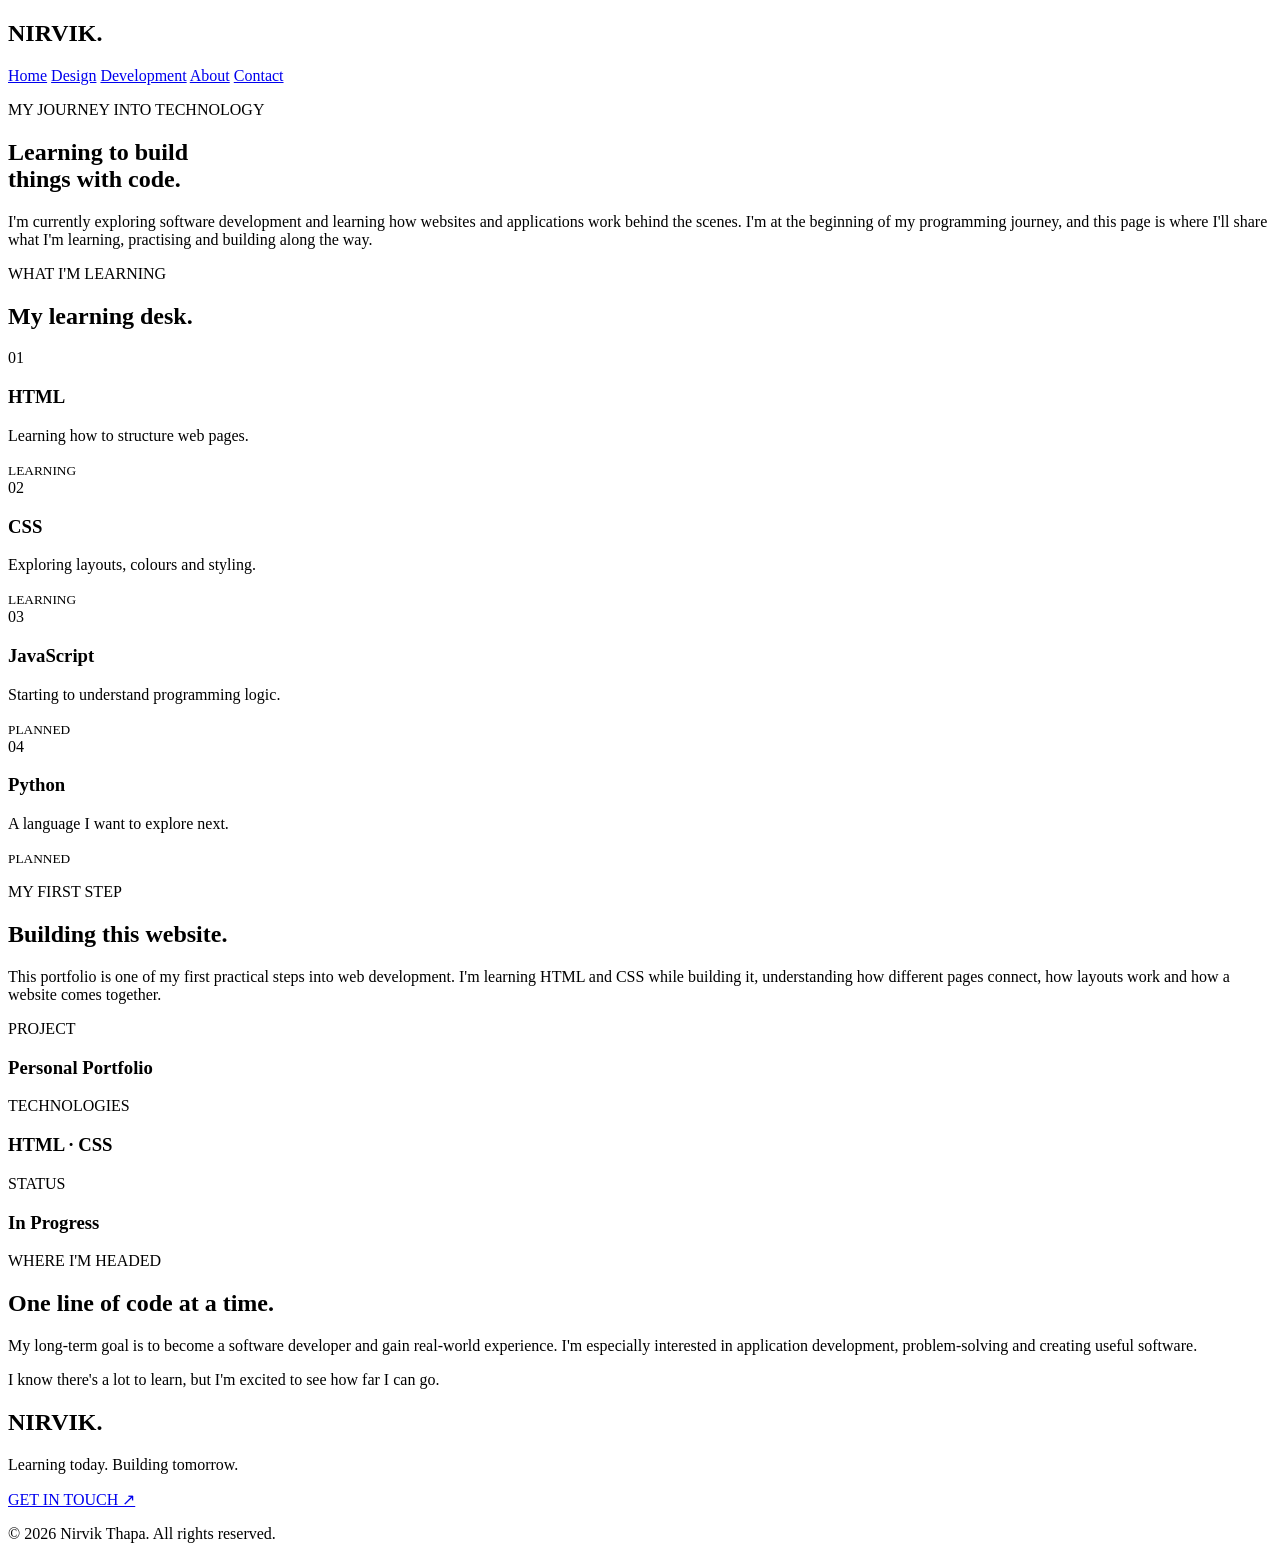
==== development.html @ eed959ab "Add files via upload" ====
<!DOCTYPE html>
<html lang="en">

<head>
    <meta charset="UTF-8">
    <meta name="viewport" content="width=device-width, initial-scale=1.0">

    <title>Development | Nirvik Thapa</title>

    <meta name="description"
        content="Follow Nirvik Thapa's journey into programming and software development.">

    <link rel="stylesheet" href="css/style.css">
</head>

<body>

    <!-- NAVIGATION -->

    <header>
        <h2>NIRVIK.</h2>

        <nav>
            <a href="index.html">Home</a>
            <a href="design.html">Design</a>
            <a href="development.html">Development</a>
            <a href="about.html">About</a>
            <a href="contact.html">Contact</a>
        </nav>
    </header>


    <main class="dev-page">

        <!-- INTRODUCTION -->

        <section class="dev-hero">

            <p class="section-label">MY JOURNEY INTO TECHNOLOGY</p>

            <h1>
                Learning to build<br>
                things with <span>code.</span>
            </h1>

            <p class="dev-intro">
                I'm currently exploring software development
                and learning how websites and applications
                work behind the scenes.

                I'm at the beginning of my programming journey,
                and this page is where I'll share what I'm
                learning, practising and building along the way.
            </p>

        </section>


        <!-- CURRENT LEARNING -->

        <section class="dev-learning">

            <p class="section-label">WHAT I'M LEARNING</p>

            <h2>My learning desk.</h2>

            <div class="tech-list">

                <div class="tech-item">
                    <span>01</span>
                    <div>
                        <h3>HTML</h3>
                        <p>Learning how to structure web pages.</p>
                    </div>
                    <small>LEARNING</small>
                </div>

                <div class="tech-item">
                    <span>02</span>
                    <div>
                        <h3>CSS</h3>
                        <p>Exploring layouts, colours and styling.</p>
                    </div>
                    <small>LEARNING</small>
                </div>

                <div class="tech-item">
                    <span>03</span>
                    <div>
                        <h3>JavaScript</h3>
                        <p>Starting to understand programming logic.</p>
                    </div>
                    <small>PLANNED</small>
                </div>

                <div class="tech-item">
                    <span>04</span>
                    <div>
                        <h3>Python</h3>
                        <p>A language I want to explore next.</p>
                    </div>
                    <small>PLANNED</small>
                </div>

            </div>

        </section>


        <!-- MY FIRST PROJECT -->

        <section class="dev-project">

            <p class="section-label">MY FIRST STEP</p>

            <h2>Building this website.</h2>

            <p>
                This portfolio is one of my first practical
                steps into web development.

                I'm learning HTML and CSS while building it,
                understanding how different pages connect,
                how layouts work and how a website comes
                together.
            </p>

            <div class="project-details">

                <div>
                    <span>PROJECT</span>
                    <h3>Personal Portfolio</h3>
                </div>

                <div>
                    <span>TECHNOLOGIES</span>
                    <h3>HTML · CSS</h3>
                </div>

                <div>
                    <span>STATUS</span>
                    <h3>In Progress</h3>
                </div>

            </div>

        </section>


        <!-- MY GOAL -->

        <section class="dev-goal">

            <p class="section-label">WHERE I'M HEADED</p>

            <h2>One line of code at a time.</h2>

            <p>
                My long-term goal is to become a software
                developer and gain real-world experience.

                I'm especially interested in application
                development, problem-solving and creating
                useful software.
            </p>

            <p>
                I know there's a lot to learn, but I'm
                excited to see how far I can go.
            </p>

        </section>

    </main>


    <!-- FOOTER -->

    <footer>

        <h2>NIRVIK.</h2>

        <p>Learning today. Building tomorrow.</p>

        <a href="contact.html">GET IN TOUCH ↗</a>

        <p>© 2026 Nirvik Thapa. All rights reserved.</p>

    </footer>

</body>
</html>
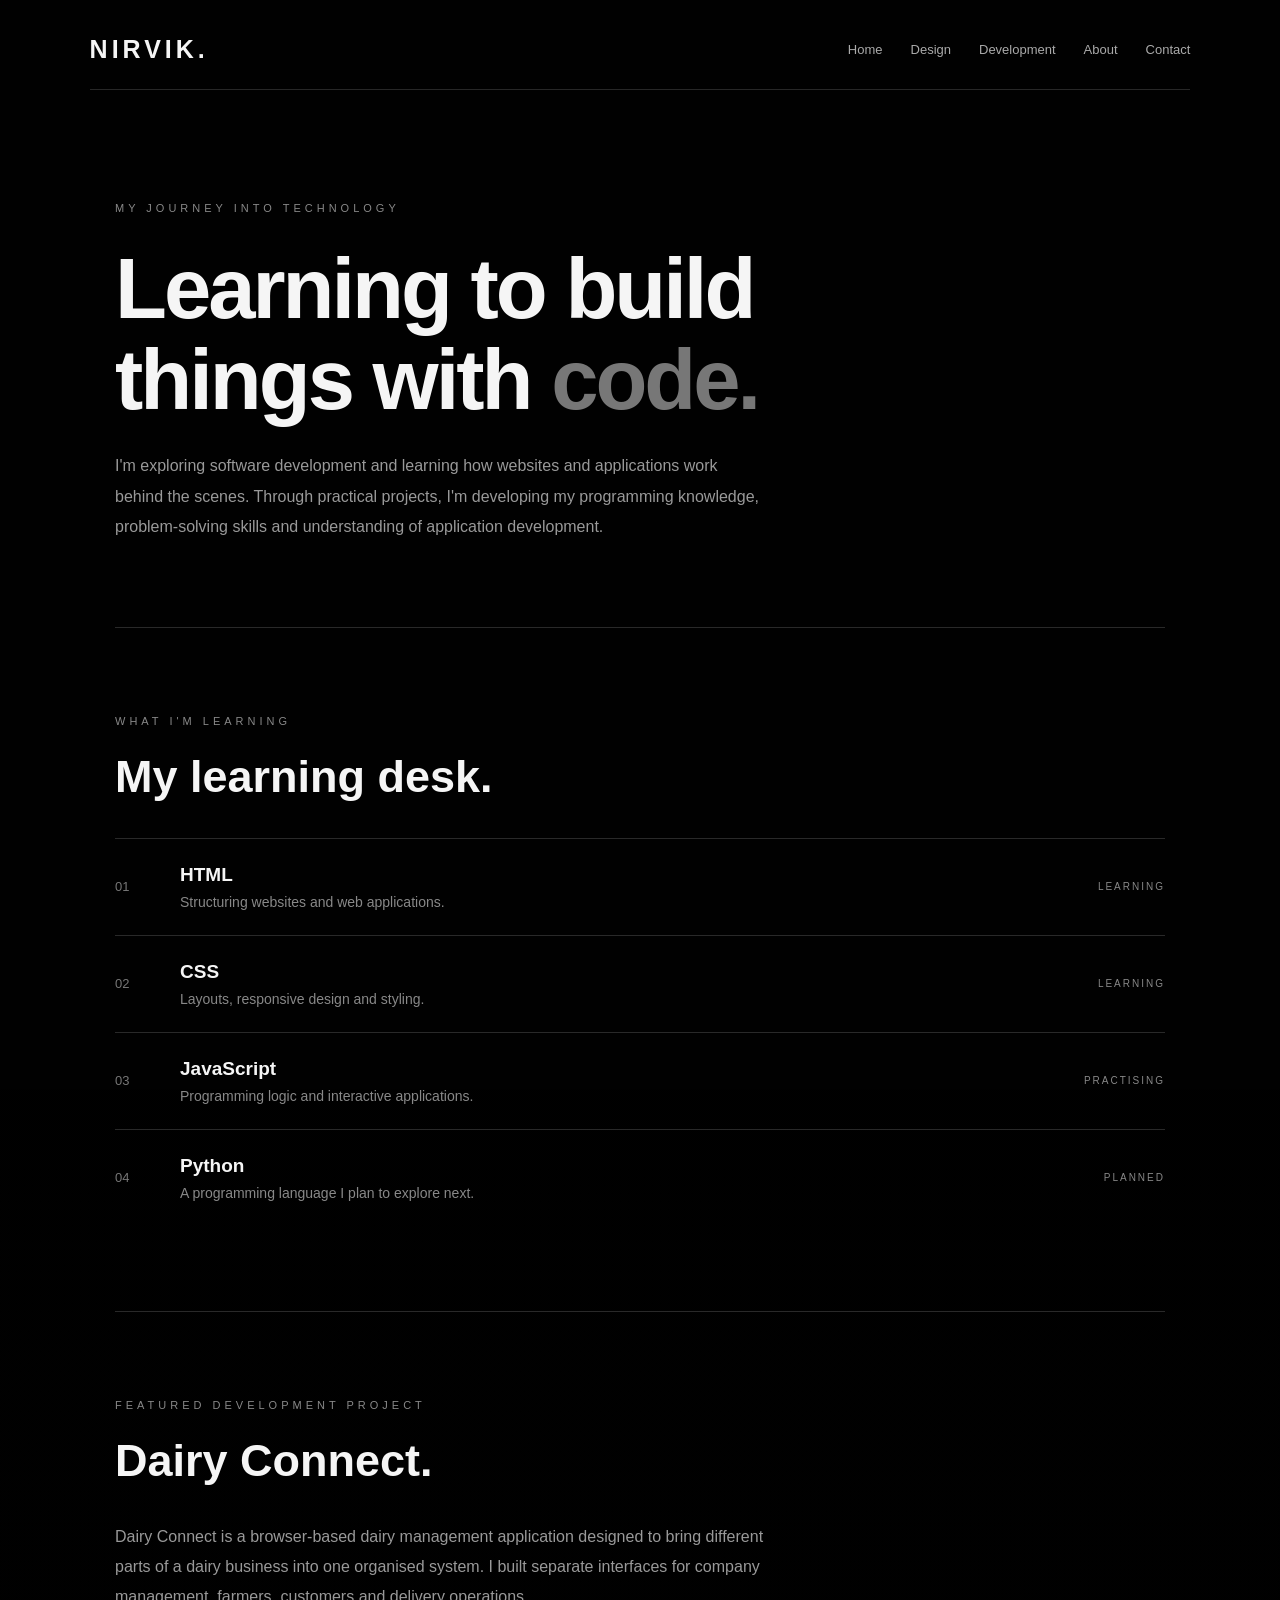
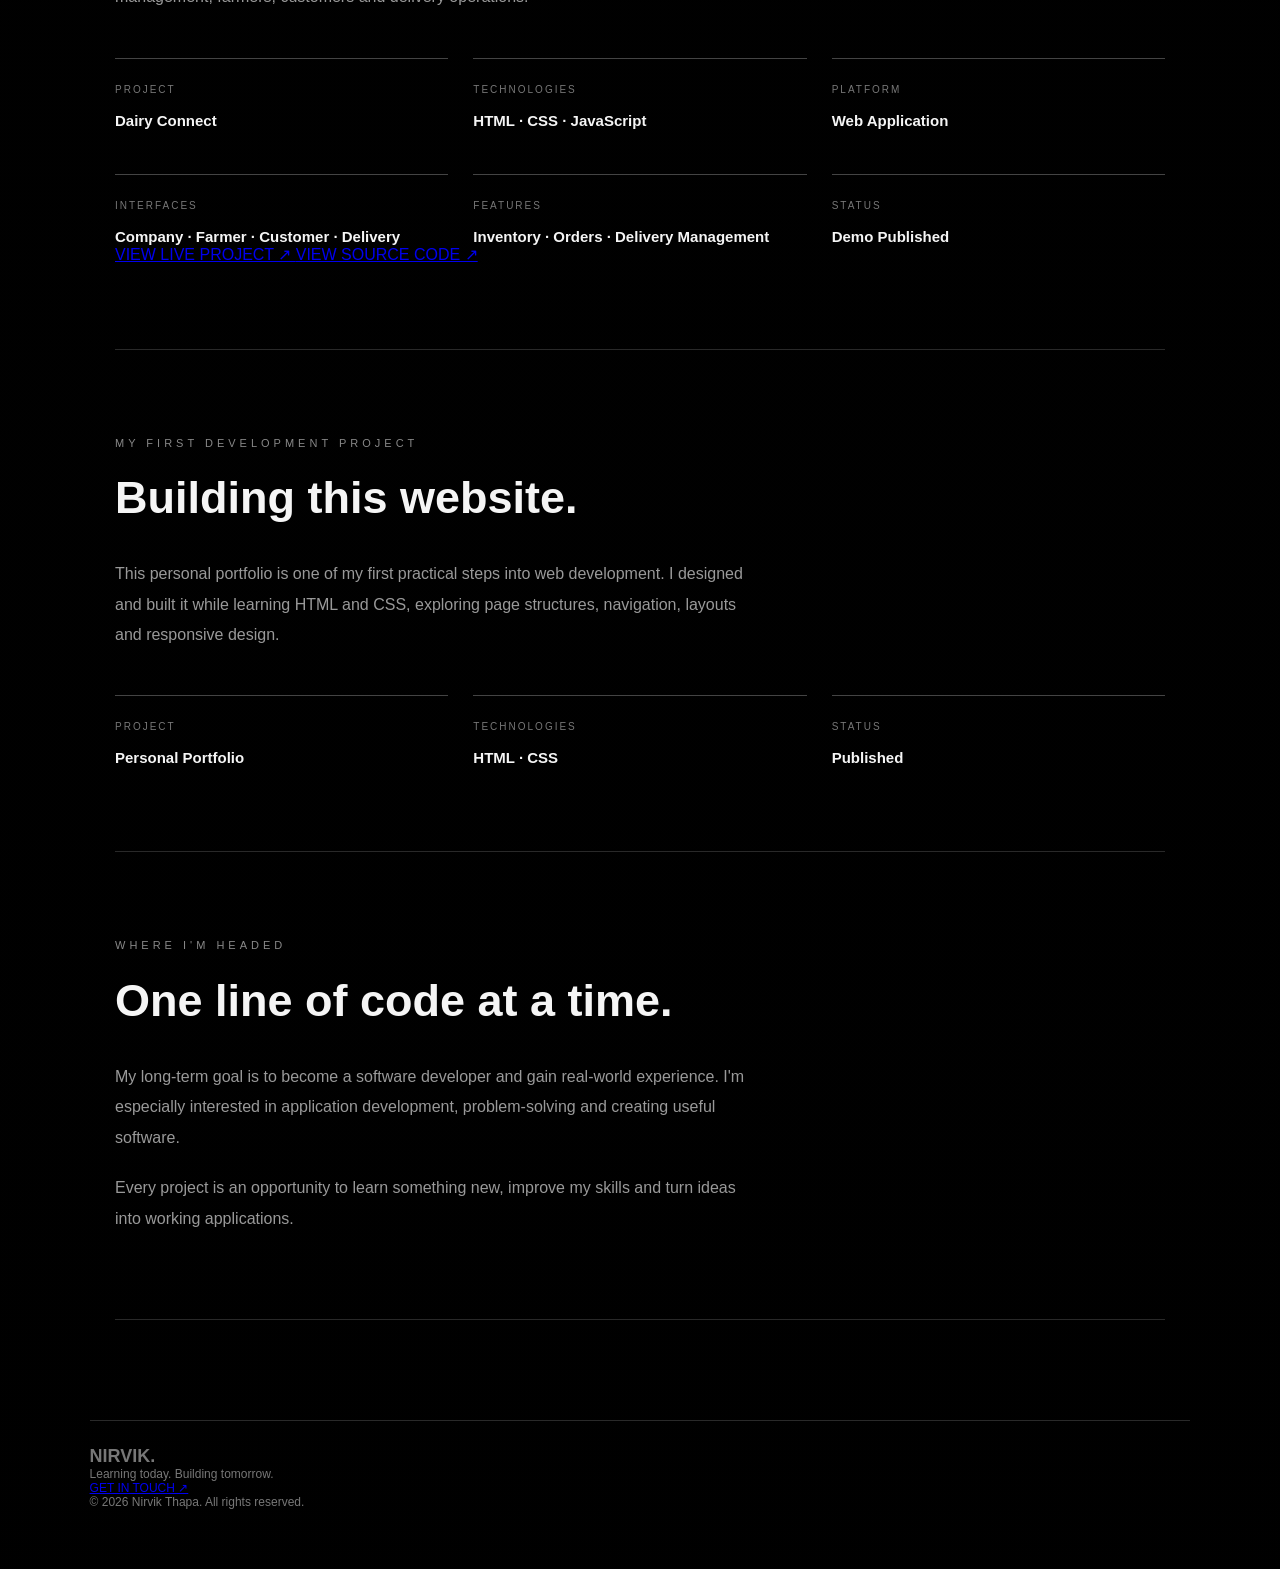
==== commit c399b72b: "Update development.html" ====
--- a/development.html
+++ b/development.html
@@ -9,7 +9,7 @@
     <title>Development | Nirvik Thapa</title>
 
     <meta name="description"
-        content="Follow Nirvik Thapa's journey into programming and software development.">
+        content="Explore Nirvik Thapa's software development journey and projects, including Dairy Connect.">
 
     <link rel="stylesheet" href="css/style.css">
 </head>
@@ -45,13 +45,12 @@
             </h1>
 
             <p class="dev-intro">
-                I'm currently exploring software development
-                and learning how websites and applications
-                work behind the scenes.
-
-                I'm at the beginning of my programming journey,
-                and this page is where I'll share what I'm
-                learning, practising and building along the way.
+                I'm exploring software development and learning
+                how websites and applications work behind the scenes.
+
+                Through practical projects, I'm developing my
+                programming knowledge, problem-solving skills
+                and understanding of application development.
             </p>
 
         </section>
@@ -71,7 +70,7 @@
                     <span>01</span>
                     <div>
                         <h3>HTML</h3>
-                        <p>Learning how to structure web pages.</p>
+                        <p>Structuring websites and web applications.</p>
                     </div>
                     <small>LEARNING</small>
                 </div>
@@ -80,7 +79,7 @@
                     <span>02</span>
                     <div>
                         <h3>CSS</h3>
-                        <p>Exploring layouts, colours and styling.</p>
+                        <p>Layouts, responsive design and styling.</p>
                     </div>
                     <small>LEARNING</small>
                 </div>
@@ -89,41 +88,114 @@
                     <span>03</span>
                     <div>
                         <h3>JavaScript</h3>
-                        <p>Starting to understand programming logic.</p>
+                        <p>Programming logic and interactive applications.</p>
+                    </div>
+                    <small>PRACTISING</small>
+                </div>
+
+                <div class="tech-item">
+                    <span>04</span>
+                    <div>
+                        <h3>Python</h3>
+                        <p>A programming language I plan to explore next.</p>
                     </div>
                     <small>PLANNED</small>
                 </div>
 
-                <div class="tech-item">
-                    <span>04</span>
-                    <div>
-                        <h3>Python</h3>
-                        <p>A language I want to explore next.</p>
-                    </div>
-                    <small>PLANNED</small>
-                </div>
-
-            </div>
-
-        </section>
-
-
-        <!-- MY FIRST PROJECT -->
+            </div>
+
+        </section>
+
+
+        <!-- FEATURED PROJECT: DAIRY CONNECT -->
 
         <section class="dev-project">
 
-            <p class="section-label">MY FIRST STEP</p>
+            <p class="section-label">FEATURED DEVELOPMENT PROJECT</p>
+
+            <h2>Dairy Connect.</h2>
+
+            <p>
+                Dairy Connect is a browser-based dairy management
+                application designed to bring different parts of
+                a dairy business into one organised system.
+
+                I built separate interfaces for company management,
+                farmers, customers and delivery operations.
+            </p>
+
+            <div class="project-details">
+
+                <div>
+                    <span>PROJECT</span>
+                    <h3>Dairy Connect</h3>
+                </div>
+
+                <div>
+                    <span>TECHNOLOGIES</span>
+                    <h3>HTML · CSS · JavaScript</h3>
+                </div>
+
+                <div>
+                    <span>PLATFORM</span>
+                    <h3>Web Application</h3>
+                </div>
+
+            </div>
+
+            <div class="project-details">
+
+                <div>
+                    <span>INTERFACES</span>
+                    <h3>Company · Farmer · Customer · Delivery</h3>
+                </div>
+
+                <div>
+                    <span>FEATURES</span>
+                    <h3>Inventory · Orders · Delivery Management</h3>
+                </div>
+
+                <div>
+                    <span>STATUS</span>
+                    <h3>Demo Published</h3>
+                </div>
+
+            </div>
+
+            <div class="project-actions">
+
+                <a href="https://nirvikthapaoffical-dev.github.io/dairy-connect/"
+                   target="_blank"
+                   rel="noopener noreferrer">
+                    VIEW LIVE PROJECT ↗
+                </a>
+
+                <a href="https://github.com/nirvikthapaoffical-dev/dairy-connect"
+                   target="_blank"
+                   rel="noopener noreferrer">
+                    VIEW SOURCE CODE ↗
+                </a>
+
+            </div>
+
+        </section>
+
+
+        <!-- PERSONAL PORTFOLIO PROJECT -->
+
+        <section class="dev-project">
+
+            <p class="section-label">MY FIRST DEVELOPMENT PROJECT</p>
 
             <h2>Building this website.</h2>
 
             <p>
-                This portfolio is one of my first practical
+                This personal portfolio is one of my first practical
                 steps into web development.
 
-                I'm learning HTML and CSS while building it,
-                understanding how different pages connect,
-                how layouts work and how a website comes
-                together.
+                I designed and built it while learning HTML and CSS,
+                exploring page structures, navigation, layouts
+                and responsive design.
             </p>
 
             <div class="project-details">
@@ -140,7 +212,7 @@
 
                 <div>
                     <span>STATUS</span>
-                    <h3>In Progress</h3>
+                    <h3>Published</h3>
                 </div>
 
             </div>
@@ -166,8 +238,9 @@
             </p>
 
             <p>
-                I know there's a lot to learn, but I'm
-                excited to see how far I can go.
+                Every project is an opportunity to learn
+                something new, improve my skills and turn
+                ideas into working applications.
             </p>
 
         </section>
--- a/css/style.css
+++ b/css/style.css
@@ -0,0 +1,857 @@
+
+/* =========================================
+   NIRVIK THAPA — CREATIVE PORTFOLIO
+   Premium black & white visual identity
+========================================= */
+
+/* RESET */
+
+* {
+    margin: 0;
+    padding: 0;
+    box-sizing: border-box;
+}
+
+html {
+    scroll-behavior: smooth;
+}
+
+body {
+    min-height: 100vh;
+    overflow-x: hidden;
+
+    background:
+        linear-gradient(
+            rgba(0, 0, 0, 0.88),
+            rgba(0, 0, 0, 0.94)
+        ),
+        url("https://images.unsplash.com/photo-1519681393784-d120267933ba")
+        center / cover fixed no-repeat;
+
+    background-color: #050505;
+    color: #f5f5f5;
+    font-family: Arial, Helvetica, sans-serif;
+    padding: 35px 7%;
+}
+
+img {
+    max-width: 100%;
+}
+
+a {
+    -webkit-tap-highlight-color: transparent;
+}
+
+/* SHARED SECTION LABEL */
+
+.section-label {
+    color: #888;
+    font-size: 11px;
+    letter-spacing: 4px;
+    line-height: 1.6;
+}
+
+/* =========================================
+   NAVIGATION
+========================================= */
+
+header {
+    display: flex;
+    justify-content: space-between;
+    align-items: center;
+    gap: 25px;
+
+    padding-bottom: 25px;
+    border-bottom: 1px solid rgba(255,255,255,0.15);
+}
+
+header h2 {
+    font-size: 25px;
+    letter-spacing: 4px;
+    white-space: nowrap;
+}
+
+nav {
+    display: flex;
+    align-items: center;
+    justify-content: flex-end;
+    gap: 28px;
+    flex-wrap: wrap;
+}
+
+nav a {
+    color: #aaa;
+    text-decoration: none;
+    font-size: 13px;
+    transition: color 0.3s ease;
+}
+
+nav a:hover,
+nav a:focus-visible {
+    color: white;
+}
+
+/* =========================================
+   HOMEPAGE
+========================================= */
+
+.hero {
+    max-width: none;
+    margin-top: 100px;
+}
+
+.hero-layout {
+    display: grid;
+    grid-template-columns: 1.2fr 0.8fr;
+    align-items: center;
+    gap: 60px;
+}
+
+.hero-copy {
+    min-width: 0;
+}
+
+.hero-copy > p:first-child {
+    color: #aaa;
+    letter-spacing: 5px;
+    font-size: 12px;
+    margin-bottom: 25px;
+}
+
+.hero-copy h1 {
+    font-size: clamp(45px, 6vw, 78px);
+    line-height: 1.08;
+    letter-spacing: -3px;
+    margin-bottom: 28px;
+}
+
+.hero-copy h1 span {
+    color: #888;
+}
+
+.hero-copy .intro {
+    color: #aaa;
+    font-size: 16px;
+    line-height: 1.9;
+    max-width: 520px;
+    margin-bottom: 30px;
+}
+
+.hero-copy .hero-button {
+    display: inline-block;
+    padding: 15px 25px;
+
+    border: 1px solid #777;
+    color: white;
+    text-decoration: none;
+
+    font-size: 11px;
+    letter-spacing: 2px;
+
+    transition: 0.3s ease;
+}
+
+.hero-copy .hero-button:hover {
+    background: white;
+    color: black;
+    border-color: white;
+}
+
+/* HOMEPAGE PORTRAIT */
+
+.hero-portrait {
+    display: flex;
+    flex-direction: column;
+    align-items: center;
+    gap: 22px;
+    min-width: 0;
+}
+
+.portrait-circle {
+    width: min(360px, 80vw);
+    aspect-ratio: 1 / 1;
+    border-radius: 50%;
+    overflow: hidden;
+    border: 2px solid rgba(255,255,255,0.55);
+
+    box-shadow:
+        0 0 25px rgba(255,255,255,0.12),
+        0 0 70px rgba(255,255,255,0.07);
+
+    transition: box-shadow 0.5s ease;
+}
+
+.portrait-circle img {
+    width: 100%;
+    height: 100%;
+    display: block;
+
+    object-fit: cover;
+    object-position: center 28%;
+
+    filter: grayscale(100%);
+    transition: transform 0.7s ease, filter 0.7s ease;
+}
+
+.portrait-circle:hover {
+    box-shadow:
+        0 0 30px rgba(255,255,255,0.4),
+        0 0 90px rgba(255,255,255,0.16);
+}
+
+.portrait-circle:hover img {
+    transform: scale(1.17);
+    filter: grayscale(0%);
+}
+
+.hero-portrait > span {
+    color: #888;
+    font-size: 10px;
+    letter-spacing: 4px;
+    text-align: center;
+}
+
+/* HOMEPAGE BOTTOM LINE */
+
+.hero-bottom {
+    margin-top: 100px;
+    padding-top: 25px;
+
+    border-top: 1px solid #292929;
+
+    display: flex;
+    justify-content: space-between;
+    gap: 20px;
+
+    color: #777;
+    font-size: 11px;
+    letter-spacing: 2px;
+}
+
+/* =========================================
+   DESIGN PAGE — PROJECT GALLERY
+========================================= */
+
+.projects {
+    display: grid;
+    grid-template-columns: repeat(2, minmax(0, 1fr));
+    gap: 40px;
+    margin-top: 80px;
+}
+
+.project-card {
+    min-width: 0;
+    overflow: hidden;
+    cursor: pointer;
+
+    background: #111;
+    border: 1px solid #222;
+
+    transition:
+        box-shadow 0.4s ease,
+        transform 0.4s ease;
+}
+
+.project-card img {
+    width: 100%;
+    height: 350px;
+    display: block;
+
+    object-fit: cover;
+
+    filter: brightness(0.8);
+
+    transition:
+        transform 0.7s ease,
+        filter 0.7s ease;
+}
+
+.project-card:hover {
+    box-shadow: 0 0 30px rgba(255,255,255,0.15);
+    transform: translateY(-5px);
+}
+
+.project-card:hover img {
+    transform: scale(1.08);
+    filter: brightness(1.1);
+}
+
+.project-card h2 {
+    font-size: 19px;
+    margin: 18px;
+}
+
+.project-card p {
+    color: #999;
+    margin: 0 18px 20px;
+    font-size: 13px;
+}
+
+/* OTHER PAGE HEADINGS */
+
+.page-title {
+    margin-top: 90px;
+    font-size: clamp(42px, 6vw, 70px);
+    letter-spacing: -2px;
+}
+
+.page-description {
+    color: #999;
+    line-height: 1.8;
+    max-width: 600px;
+    margin-top: 20px;
+}
+
+/* =========================================
+   ABOUT PAGE
+========================================= */
+
+.about-page {
+    max-width: 1050px;
+    margin: auto;
+}
+
+.about-hero {
+    padding: 110px 0 80px;
+    border-bottom: 1px solid #292929;
+}
+
+.about-hero h1 {
+    font-size: clamp(48px, 7vw, 85px);
+    line-height: 1.08;
+    letter-spacing: -3px;
+    margin: 25px 0;
+}
+
+.about-hero h1 span {
+    color: #777;
+}
+
+.about-lead {
+    max-width: 600px;
+    color: #aaa;
+    font-size: 18px;
+    line-height: 1.9;
+}
+
+.about-story {
+    display: grid;
+    grid-template-columns: 1fr 1.2fr;
+    gap: 70px;
+
+    padding: 90px 0;
+    border-bottom: 1px solid #292929;
+}
+
+.about-story h2,
+.about-education h2,
+.about-interests h2,
+.about-future h2 {
+    font-size: clamp(28px, 4vw, 42px);
+    margin: 20px 0;
+}
+
+.about-story p,
+.about-future > p:last-child {
+    color: #999;
+    line-height: 1.9;
+    margin-bottom: 20px;
+}
+
+.about-education,
+.about-interests,
+.about-future {
+    padding: 80px 0;
+    border-bottom: 1px solid #292929;
+}
+
+.education-item {
+    display: flex;
+    gap: 45px;
+    padding: 25px 0;
+    border-top: 1px solid #292929;
+}
+
+.education-item > span {
+    color: #777;
+    min-width: 55px;
+}
+
+.education-item h3 {
+    font-size: 18px;
+    margin-bottom: 10px;
+}
+
+.education-item p {
+    color: #888;
+    font-size: 14px;
+}
+
+.interest-list {
+    display: flex;
+    flex-wrap: wrap;
+    gap: 12px;
+    margin-top: 30px;
+}
+
+.interest-list span {
+    padding: 14px 20px;
+    border: 1px solid #333;
+    color: #bbb;
+    font-size: 13px;
+    transition: 0.3s ease;
+}
+
+.interest-list span:hover {
+    background: white;
+    color: black;
+    border-color: white;
+}
+
+.about-future > p:last-child {
+    max-width: 650px;
+}
+
+/* =========================================
+   DEVELOPMENT PAGE
+========================================= */
+
+.dev-page {
+    max-width: 1050px;
+    margin: auto;
+}
+
+.dev-hero {
+    padding: 110px 0 85px;
+    border-bottom: 1px solid #292929;
+}
+
+.dev-hero h1 {
+    font-size: clamp(48px, 7vw, 85px);
+    line-height: 1.08;
+    letter-spacing: -3px;
+    margin: 25px 0;
+}
+
+.dev-hero h1 span {
+    color: #777;
+}
+
+.dev-intro,
+.dev-project > p:not(.section-label),
+.dev-goal > p:not(.section-label) {
+    max-width: 650px;
+    color: #999;
+    line-height: 1.9;
+    margin-top: 20px;
+}
+
+.dev-learning,
+.dev-project,
+.dev-goal {
+    padding: 85px 0;
+    border-bottom: 1px solid #292929;
+}
+
+.dev-learning h2,
+.dev-project h2,
+.dev-goal h2 {
+    font-size: clamp(30px, 4vw, 45px);
+    margin: 20px 0 35px;
+}
+
+.tech-list {
+    margin-top: 35px;
+}
+
+.tech-item {
+    display: grid;
+    grid-template-columns: 45px 1fr auto;
+    align-items: center;
+    gap: 20px;
+
+    padding: 25px 0;
+    border-top: 1px solid #292929;
+
+    transition: padding 0.3s ease;
+}
+
+.tech-item:hover {
+    padding-left: 12px;
+}
+
+.tech-item > span {
+    color: #777;
+    font-size: 13px;
+}
+
+.tech-item h3 {
+    font-size: 19px;
+    margin-bottom: 8px;
+}
+
+.tech-item p {
+    color: #888;
+    font-size: 14px;
+}
+
+.tech-item small {
+    color: #888;
+    font-size: 10px;
+    letter-spacing: 2px;
+}
+
+.project-details {
+    display: grid;
+    grid-template-columns: repeat(3, 1fr);
+    gap: 25px;
+    margin-top: 45px;
+}
+
+.project-details > div {
+    padding-top: 20px;
+    border-top: 1px solid #444;
+}
+
+.project-details span {
+    color: #777;
+    font-size: 10px;
+    letter-spacing: 2px;
+}
+
+.project-details h3 {
+    font-size: 15px;
+    margin-top: 15px;
+}
+
+/* =========================================
+   CONTACT PAGE
+========================================= */
+
+.contact-page {
+    max-width: 1050px;
+    margin: auto;
+}
+
+.contact-hero {
+    padding: 120px 0 90px;
+    border-bottom: 1px solid #292929;
+}
+
+.contact-hero h1 {
+    font-size: clamp(48px, 7vw, 88px);
+    line-height: 1.08;
+    letter-spacing: -3px;
+    margin: 25px 0;
+}
+
+.contact-hero h1 span {
+    color: #777;
+}
+
+.contact-intro {
+    max-width: 550px;
+    color: #999;
+    font-size: 17px;
+    line-height: 1.9;
+    margin-top: 25px;
+}
+
+.contact-details {
+    display: grid;
+    grid-template-columns: 1fr 1fr;
+    gap: 60px;
+
+    padding: 75px 0;
+    border-bottom: 1px solid #292929;
+}
+
+.contact-email,
+.contact-social {
+    display: flex;
+    flex-direction: column;
+    gap: 22px;
+    min-width: 0;
+}
+
+.contact-details a {
+    color: #eee;
+    font-size: clamp(15px, 2vw, 20px);
+    text-decoration: none;
+    overflow-wrap: anywhere;
+    width: fit-content;
+
+    transition: color 0.3s ease;
+}
+
+.contact-details a:hover {
+    color: #888;
+}
+
+.contact-closing {
+    padding: 90px 0;
+    border-bottom: 1px solid #292929;
+}
+
+.contact-closing h2 {
+    font-size: clamp(30px, 4vw, 45px);
+    letter-spacing: -1px;
+    margin-bottom: 18px;
+}
+
+.contact-closing p {
+    color: #888;
+    line-height: 1.8;
+}
+
+/* =========================================
+   FOOTER
+========================================= */
+
+footer {
+    margin-top: 100px;
+    padding: 25px 0;
+    border-top: 1px solid #292929;
+    color: #777;
+    font-size: 12px;
+}
+
+.site-footer {
+    max-width: 1050px;
+    margin: auto;
+    padding: 45px 0;
+}
+
+.site-footer h2 {
+    font-size: 22px;
+    letter-spacing: 3px;
+}
+
+.site-footer p {
+    color: #777;
+    font-size: 12px;
+    margin-top: 15px;
+}
+
+/* =========================================
+   TABLET RESPONSIVE
+========================================= */
+
+@media (max-width: 900px) {
+
+    body {
+        padding: 30px 5%;
+    }
+
+    .hero-layout {
+        gap: 35px;
+    }
+
+    .portrait-circle {
+        width: min(310px, 75vw);
+    }
+
+    .about-story {
+        gap: 35px;
+    }
+
+}
+
+/* =========================================
+   MOBILE RESPONSIVE
+========================================= */
+
+@media (max-width: 768px) {
+
+    body {
+        padding: 22px 5%;
+        background-attachment: scroll;
+    }
+
+    /* NAVIGATION */
+
+    header {
+        flex-direction: column;
+        gap: 22px;
+        padding-bottom: 20px;
+    }
+
+    header h2 {
+        font-size: 23px;
+    }
+
+    nav {
+        justify-content: center;
+        gap: 16px 22px;
+    }
+
+    nav a {
+        font-size: 12px;
+    }
+
+    /* HOMEPAGE */
+
+    .hero {
+        margin-top: 65px;
+    }
+
+    .hero-layout {
+        grid-template-columns: 1fr;
+        text-align: center;
+        gap: 45px;
+    }
+
+    .hero-copy h1 {
+        font-size: clamp(40px, 10vw, 55px);
+    }
+
+    .hero-copy .intro {
+        margin-left: auto;
+        margin-right: auto;
+        font-size: 15px;
+    }
+
+    .portrait-circle {
+        width: min(280px, 75vw);
+    }
+
+    .hero-bottom {
+        flex-direction: column;
+        text-align: center;
+        margin-top: 65px;
+        gap: 15px;
+        line-height: 1.7;
+    }
+
+    /* DESIGN */
+
+    .projects {
+        grid-template-columns: 1fr;
+        gap: 28px;
+        margin-top: 55px;
+    }
+
+    .project-card img {
+        height: auto;
+        min-height: 230px;
+        max-height: 380px;
+        object-fit: contain;
+    }
+
+    /* ABOUT */
+
+    .about-hero {
+        padding: 70px 0;
+    }
+
+    .about-story {
+        grid-template-columns: 1fr;
+        gap: 20px;
+        padding: 60px 0;
+    }
+
+    .about-education,
+    .about-interests,
+    .about-future {
+        padding: 60px 0;
+    }
+
+    .education-item {
+        gap: 20px;
+    }
+
+    /* DEVELOPMENT */
+
+    .dev-hero {
+        padding: 70px 0;
+    }
+
+    .dev-learning,
+    .dev-project,
+    .dev-goal {
+        padding: 60px 0;
+    }
+
+    .project-details {
+        grid-template-columns: 1fr;
+        gap: 25px;
+    }
+
+    .tech-item {
+        grid-template-columns: 30px 1fr;
+        gap: 12px;
+    }
+
+    .tech-item small {
+        grid-column: 2;
+    }
+
+    /* CONTACT */
+
+    .contact-hero {
+        padding: 75px 0;
+    }
+
+    .contact-details {
+        grid-template-columns: 1fr;
+        gap: 45px;
+        padding: 55px 0;
+    }
+
+    .contact-closing {
+        padding: 65px 0;
+    }
+
+    /* FOOTER */
+
+    footer {
+        margin-top: 65px;
+    }
+
+}
+
+/* SMALL PHONES */
+
+@media (max-width: 380px) {
+
+    body {
+        padding-left: 4%;
+        padding-right: 4%;
+    }
+
+    nav {
+        gap: 14px;
+    }
+
+    nav a {
+        font-size: 11px;
+    }
+
+    .hero-copy h1,
+    .about-hero h1,
+    .dev-hero h1,
+    .contact-hero h1 {
+        letter-spacing: -2px;
+    }
+
+    .section-label {
+        letter-spacing: 3px;
+    }
+
+}
+
+/* ACCESSIBILITY */
+
+@media (prefers-reduced-motion: reduce) {
+
+    *,
+    *::before,
+    *::after {
+        scroll-behavior: auto !important;
+        transition-duration: 0.01ms !important;
+        animation-duration: 0.01ms !important;
+        animation-iteration-count: 1 !important;
+    }
+
+}
+ 
